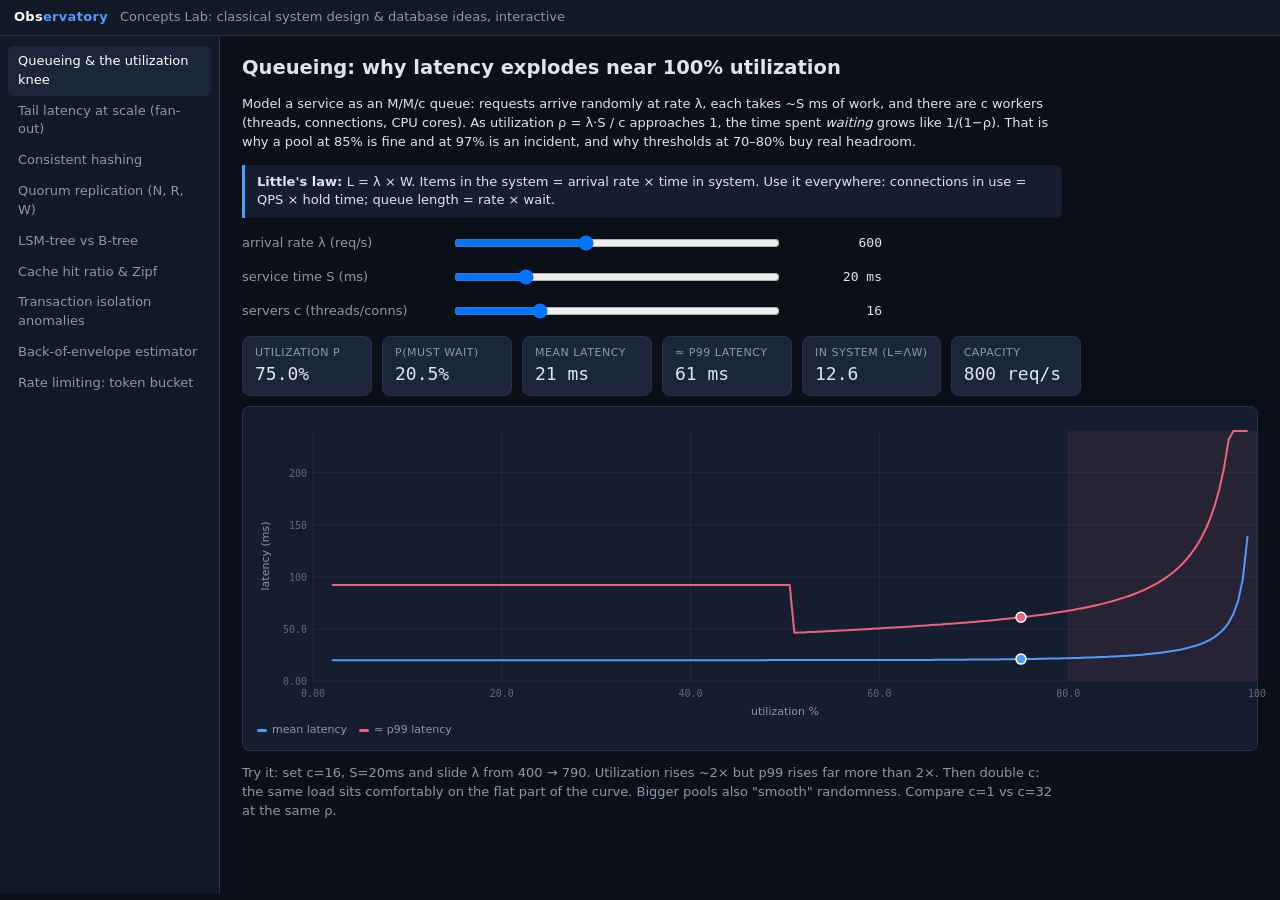
==== lab.html @ 425bccde "Add Concepts Lab, landing page; fix timeline title bug (smoke-tested all scenarios headless) Co-Auth" ====
<!doctype html>
<html lang="en">
<head>
<meta charset="utf-8">
<meta name="viewport" content="width=device-width, initial-scale=1">
<title>Concepts Lab</title>
<link rel="stylesheet" href="assets/css/style.css">
</head>
<body>
<div class="topbar"><a class="brand" href="index.html">Obs<span>ervatory</span></a><span class="muted">Concepts Lab: classical system design &amp; database ideas, interactive</span></div>
<div class="lab-layout">
  <nav class="lab-nav" id="nav"></nav>
  <main class="lab-body" id="body"></main>
</div>
<script src="assets/js/charts.js"></script>
<script src="assets/js/lab.js"></script>
</body>
</html>
---- assets/css/style.css ----
/* Observatory — dark "profiler console" theme shared by every page. */
:root {
  --bg: #0b1018; --bg2: #111826; --panel: #151e2e; --panel2: #1b2638; --line: #263347; --line2: #33435c;
  --text: #dbe4f0; --muted: #8a97ab; --dim: #5d6b80;
  --accent: #4e9cff; --good: #3fcf8e; --warn: #f5a524; --bad: #f2617a; --violet: #a78bfa;
  --mono: ui-monospace, SFMono-Regular, Menlo, Consolas, monospace;
  --sans: system-ui, -apple-system, 'Segoe UI', Roboto, sans-serif;
}
* { box-sizing: border-box; }
html, body { margin: 0; height: 100%; background: var(--bg); color: var(--text); font: 13px/1.45 var(--sans); }
a { color: var(--accent); }
code, .mono { font-family: var(--mono); font-size: 12px; }
h1, h2, h3, h4 { margin: 0 0 .5em; font-weight: 600; }
button, select, input, textarea { font: inherit; color: var(--text); background: var(--panel2); border: 1px solid var(--line2); border-radius: 5px; }
button { cursor: pointer; padding: 4px 10px; }
button:hover { border-color: var(--accent); }
button.primary { background: var(--accent); border-color: var(--accent); color: #fff; }
input, select, textarea { padding: 4px 7px; }
textarea { width: 100%; resize: vertical; font-family: var(--sans); }
input:focus, select:focus, textarea:focus { outline: 1px solid var(--accent); }
.muted { color: var(--muted); } .dim { color: var(--dim); }
.pill { display: inline-block; padding: 1px 8px; border-radius: 999px; font-size: 11px; border: 1px solid var(--line2); color: var(--muted); }
.pill.easy { color: var(--good); border-color: #2a6b52; } .pill.medium { color: var(--warn); border-color: #7a5a1c; } .pill.hard { color: var(--bad); border-color: #7a3040; }

/* ---------- app shell ---------- */
.app { display: grid; grid-template-rows: auto auto 1fr; height: 100vh; }
.topbar { display: flex; align-items: center; gap: 12px; padding: 8px 14px; background: var(--bg2); border-bottom: 1px solid var(--line); flex-wrap: wrap; }
.brand { font-weight: 700; letter-spacing: .3px; color: #fff; text-decoration: none; }
.brand span { color: var(--accent); }
.topbar .grow { flex: 1; }
.range-box { font-family: var(--mono); font-size: 12px; color: var(--muted); }
.range-box b { color: var(--text); font-weight: 500; }
.tabs { display: flex; gap: 2px; padding: 0 10px; background: var(--bg2); border-bottom: 1px solid var(--line); overflow-x: auto; }
.tab { padding: 8px 14px; color: var(--muted); cursor: pointer; border-bottom: 2px solid transparent; white-space: nowrap; user-select: none; }
.tab:hover { color: var(--text); }
.tab.active { color: #fff; border-bottom-color: var(--accent); }
.tab .badge { background: var(--accent); color: #fff; border-radius: 9px; padding: 0 6px; font-size: 10px; margin-left: 4px; }
.main { overflow: hidden; display: flex; min-height: 0; }
.view { flex: 1; overflow: auto; padding: 14px; min-width: 0; }
.sidebar { width: 270px; flex: none; border-right: 1px solid var(--line); overflow: auto; background: var(--bg2); padding: 10px 8px; }
.panel { background: var(--panel); border: 1px solid var(--line); border-radius: 8px; padding: 12px 14px; margin-bottom: 12px; }
.panel h3 { font-size: 13px; text-transform: uppercase; letter-spacing: .6px; color: var(--muted); }
.row { display: flex; gap: 10px; align-items: center; flex-wrap: wrap; }
.grid2 { display: grid; grid-template-columns: repeat(auto-fit, minmax(460px, 1fr)); gap: 12px; }
.toolbar { display: flex; gap: 8px; align-items: center; flex-wrap: wrap; margin-bottom: 10px; }
.toolbar label { color: var(--muted); font-size: 12px; display: flex; gap: 4px; align-items: center; }

/* ---------- brief ---------- */
.alert-card { border-left: 4px solid var(--bad); }
.alert-card .sev { font-family: var(--mono); color: var(--bad); font-weight: 700; }
.brief-text p { margin: .4em 0; }
.brief-text ul { margin: .3em 0 .3em 1.2em; padding: 0; }
.hint { background: var(--panel2); border: 1px dashed var(--line2); padding: 8px 10px; border-radius: 6px; margin-top: 6px; }

/* ---------- charts ---------- */
.chart { background: var(--panel); border: 1px solid var(--line); border-radius: 8px; padding: 8px 10px 6px; position: relative; min-width: 0; }
.chart-head { display: flex; align-items: center; gap: 8px; margin-bottom: 2px; }
.chart-title { font-weight: 600; font-size: 12.5px; white-space: nowrap; overflow: hidden; text-overflow: ellipsis; }
.chart-unit { color: var(--dim); font-family: var(--mono); font-size: 11px; }
.chart-tools { margin-left: auto; display: flex; gap: 4px; align-items: center; }
.btn-icon { padding: 1px 7px; font-size: 11px; background: transparent; border-color: var(--line); color: var(--muted); }
.th-input { width: 82px; padding: 1px 5px; font-size: 11px; background: transparent; border-color: var(--line); }
.chart-plot { position: relative; }
.chart-svg { display: block; user-select: none; }
.chart-svg .grid { stroke: #1f2a3b; stroke-width: 1; }
.chart-svg .tick { fill: var(--dim); font: 10px var(--mono); }
.chart-svg .axis-label { fill: var(--muted); font: 11px var(--sans); }
.chart-svg .line { fill: none; stroke-linejoin: round; }
.chart-svg .cursor { stroke: #c9d4e3; stroke-width: 1; opacity: .55; }
.chart-svg .brush { fill: var(--accent); opacity: .18; }
.chart-svg .th-line { stroke: var(--bad); stroke-dasharray: 5 4; stroke-width: 1.3; }
.chart-svg .th-shade { fill: var(--bad); opacity: .1; }
.chart-info { font-size: 11px; color: var(--warn); font-family: var(--mono); min-height: 0; }
.chart-legend { display: flex; flex-wrap: wrap; gap: 2px 12px; font-size: 11px; margin-top: 3px; }
.lg { display: inline-flex; gap: 5px; align-items: center; cursor: pointer; color: var(--muted); user-select: none; }
.lg i { width: 10px; height: 3px; border-radius: 2px; display: inline-block; }
.lg b { color: var(--text); font-weight: 500; font-family: var(--mono); }
.lg.off { opacity: .35; } .lg.missing { color: var(--bad); }
.chart-tip { position: absolute; top: 6px; display: none; pointer-events: none; z-index: 20; background: rgba(10,15,24,.95); border: 1px solid var(--line2); border-radius: 6px; padding: 6px 8px; font-size: 11px; min-width: 180px; max-width: 260px; }
.chart-tip div { display: flex; gap: 6px; align-items: center; white-space: nowrap; }
.chart-tip i { width: 8px; height: 8px; border-radius: 2px; display: inline-block; flex: none; }
.chart-tip b { margin-left: auto; padding-left: 10px; font-family: var(--mono); font-weight: 500; }
.tip-time { color: var(--muted); font-family: var(--mono); margin-bottom: 3px; }

/* ---------- metric tree ---------- */
.tree-search { width: 100%; margin-bottom: 8px; }
.tree-svc { margin-bottom: 4px; }
.tree-svc > .tree-head { font-weight: 600; padding: 3px 6px; cursor: pointer; border-radius: 4px; display: flex; gap: 6px; align-items: center; }
.tree-svc > .tree-head:hover { background: var(--panel2); }
.tree-item { padding: 2px 6px 2px 18px; cursor: pointer; border-radius: 4px; color: var(--muted); font-family: var(--mono); font-size: 11.5px; display: flex; gap: 6px; }
.tree-item:hover { background: var(--panel2); color: var(--text); }
.tree-item .n { margin-left: auto; color: var(--dim); }
.tree-sub { padding-left: 30px; }
.kind-dot { width: 8px; height: 8px; border-radius: 50%; display: inline-block; }

/* ---------- map ---------- */
.map-wrap { position: relative; background: var(--panel); border: 1px solid var(--line); border-radius: 8px; }
.map-svg text { font-family: var(--sans); }
.map-node rect { stroke-width: 1.5; }
.map-node { cursor: pointer; }
.map-node:hover rect { filter: brightness(1.25); }
.map-edge { stroke: #3a4a63; fill: none; }
.map-edge-label { fill: var(--muted); font: 10px var(--mono); }
.scrubber { width: 100%; }

/* ---------- tables ---------- */
table.tbl { width: 100%; border-collapse: collapse; font-size: 12px; }
.tbl th { text-align: left; color: var(--muted); font-weight: 500; border-bottom: 1px solid var(--line2); padding: 5px 8px; position: sticky; top: 0; background: var(--panel); cursor: pointer; user-select: none; }
.tbl td { border-bottom: 1px solid #1c2636; padding: 4px 8px; font-family: var(--mono); font-size: 11.5px; }
.tbl tr.sel td, .tbl tr:hover td { background: var(--panel2); }
.tbl tr.clickable { cursor: pointer; }
.tbl td.num, .tbl th.num { text-align: right; }
.bar-cell { position: relative; }
.bar-cell .bar { position: absolute; left: 0; top: 3px; bottom: 3px; background: rgba(78,156,255,.18); border-radius: 2px; }
.bar-cell span { position: relative; }
.err { color: var(--bad); } .warnc { color: var(--warn); } .okc { color: var(--good); }

/* ---------- logs ---------- */
.logs { font-family: var(--mono); font-size: 11.5px; }
.logline { display: grid; grid-template-columns: 74px 54px 160px 1fr; gap: 8px; padding: 1px 6px; border-bottom: 1px solid #141c29; }
.logline:hover { background: var(--panel2); }
.logline .lvl-ERROR, .logline .lvl-FATAL { color: var(--bad); } .logline .lvl-WARN { color: var(--warn); } .logline .lvl-INFO { color: var(--muted); } .logline .lvl-DEBUG { color: var(--dim); }
.logline .ent { color: #9fb3d1; overflow: hidden; text-overflow: ellipsis; white-space: nowrap; }
.logline .msg { white-space: pre-wrap; word-break: break-word; }
mark { background: #5b4a12; color: #fff; }

/* ---------- traces ---------- */
.wf { font-size: 11.5px; }
.wf-row { display: grid; grid-template-columns: 300px 1fr; align-items: center; min-height: 20px; border-bottom: 1px solid #141c29; }
.wf-row:hover { background: var(--panel2); }
.wf-name { white-space: nowrap; overflow: hidden; text-overflow: ellipsis; font-family: var(--mono); }
.wf-track { position: relative; height: 16px; }
.wf-bar { position: absolute; top: 2px; height: 12px; border-radius: 2px; min-width: 2px; }
.wf-bar.error { outline: 1.5px solid var(--bad); }
.wf-dur { position: absolute; top: 1px; font: 10px var(--mono); color: var(--muted); white-space: nowrap; }
.split { display: grid; grid-template-columns: minmax(380px, 40%) 1fr; gap: 12px; align-items: start; }
.scroll-box { max-height: 560px; overflow: auto; }

/* ---------- timeline ---------- */
.lane { display: grid; grid-template-columns: 170px 1fr; align-items: center; border-bottom: 1px solid #172031; }
.lane-label { font-family: var(--mono); font-size: 11.5px; color: var(--muted); padding: 4px 6px; overflow: hidden; text-overflow: ellipsis; white-space: nowrap; }

/* ---------- report ---------- */
.pin { display: flex; gap: 8px; align-items: flex-start; padding: 5px 8px; background: var(--panel2); border-radius: 5px; margin-bottom: 4px; font-size: 12px; }
.pin .x { margin-left: auto; cursor: pointer; color: var(--dim); }
.field label { display: block; color: var(--muted); font-size: 12px; margin: 10px 0 3px; }
.toast { position: fixed; bottom: 18px; right: 18px; background: var(--panel2); border: 1px solid var(--accent); padding: 8px 14px; border-radius: 6px; z-index: 99; display: none; }
.modal-bg { position: fixed; inset: 0; background: rgba(0,0,0,.55); z-index: 50; display: flex; align-items: center; justify-content: center; }
.modal { background: var(--panel); border: 1px solid var(--line2); border-radius: 10px; padding: 16px 18px; width: min(720px, 94vw); max-height: 86vh; overflow: auto; }

/* ---------- landing / lab ---------- */
.page { max-width: 1100px; margin: 0 auto; padding: 28px 18px 60px; }
.cards { display: grid; grid-template-columns: repeat(auto-fill, minmax(300px, 1fr)); gap: 12px; }
.card { background: var(--panel); border: 1px solid var(--line); border-radius: 10px; padding: 14px 16px; text-decoration: none; color: var(--text); display: block; }
.card:hover { border-color: var(--accent); }
.card h3 { margin: 0 0 6px; font-size: 15px; }
.card p { margin: 0; color: var(--muted); }
.lab-layout { display: grid; grid-template-columns: 220px 1fr; min-height: calc(100vh - 45px); }
.lab-nav { border-right: 1px solid var(--line); background: var(--bg2); padding: 10px 8px; }
.lab-nav a { display: block; padding: 6px 10px; border-radius: 5px; color: var(--muted); text-decoration: none; }
.lab-nav a.active, .lab-nav a:hover { background: var(--panel2); color: #fff; }
.lab-body { padding: 18px 22px 60px; max-width: 1150px; overflow: auto; }
.lab-body p { max-width: 820px; }
.ctrl { display: grid; grid-template-columns: 200px 1fr 90px; gap: 10px; align-items: center; margin: 4px 0; max-width: 640px; }
.ctrl label { color: var(--muted); } .ctrl output { font-family: var(--mono); text-align: right; }
.stat-row { display: flex; gap: 10px; flex-wrap: wrap; margin: 10px 0; }
.stat { background: var(--panel2); border: 1px solid var(--line); border-radius: 8px; padding: 8px 12px; min-width: 130px; }
.stat .k { font-size: 11px; color: var(--muted); text-transform: uppercase; letter-spacing: .5px; }
.stat .v { font-size: 18px; font-family: var(--mono); }
.callout { border-left: 3px solid var(--accent); background: var(--panel); padding: 8px 12px; border-radius: 0 6px 6px 0; margin: 10px 0; max-width: 820px; }
@media (max-width: 800px) {
  .sidebar { display: none; } .split { grid-template-columns: 1fr; } .lab-layout { grid-template-columns: 1fr; } .lab-nav { display: flex; flex-wrap: wrap; } .grid2 { grid-template-columns: 1fr; }
}
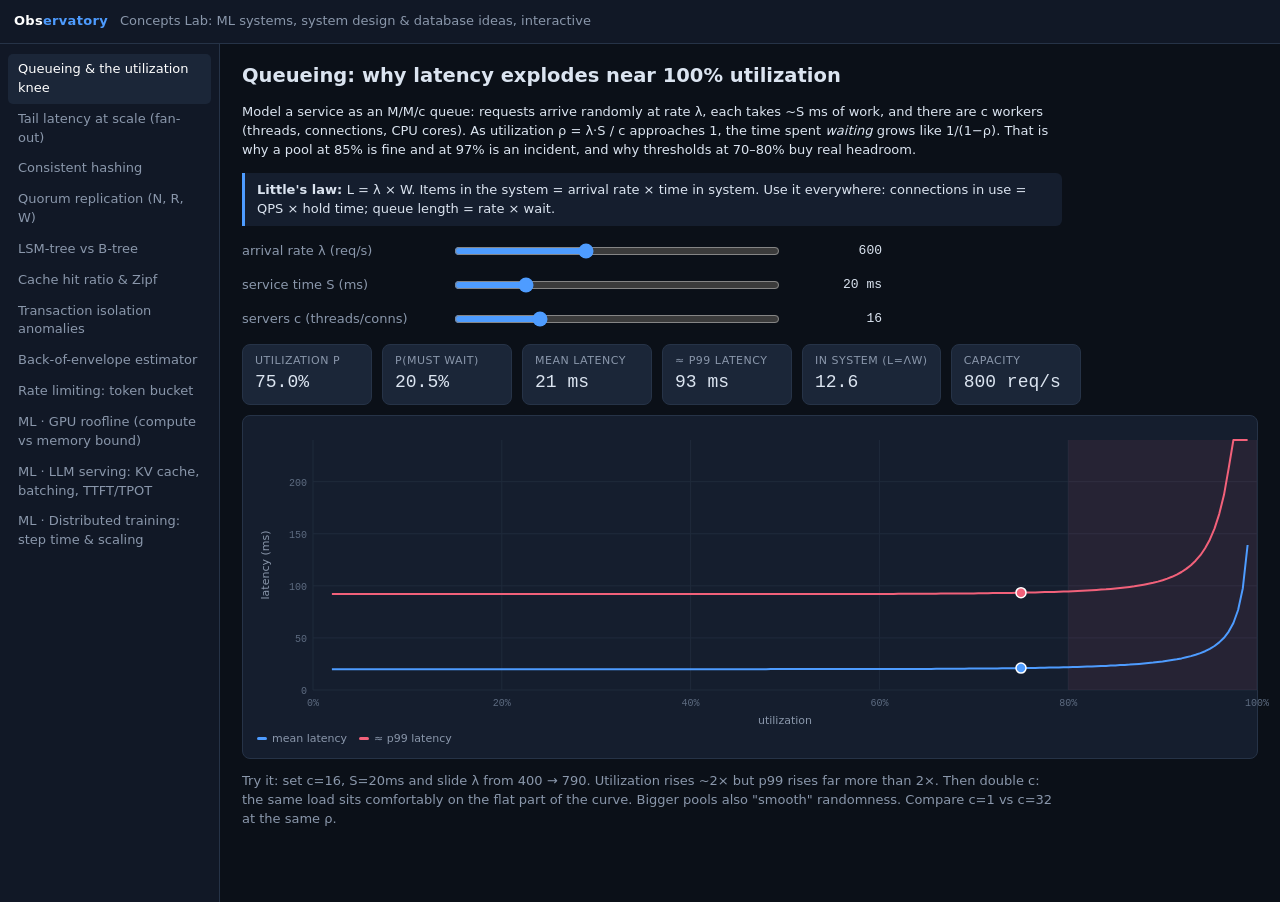
==== commit 27cee489: "ML focus: scenarios 009 (GPU thermal straggler) and 010 (training-serving skew), Lab widgets (roofli" ====
--- a/lab.html
+++ b/lab.html
@@ -7,7 +7,7 @@
 <link rel="stylesheet" href="assets/css/style.css">
 </head>
 <body>
-<div class="topbar"><a class="brand" href="index.html">Obs<span>ervatory</span></a><span class="muted">Concepts Lab: classical system design &amp; database ideas, interactive</span></div>
+<div class="topbar"><a class="brand" href="index.html">Obs<span>ervatory</span></a><span class="muted">Concepts Lab: ML systems, system design &amp; database ideas, interactive</span></div>
 <div class="lab-layout">
   <nav class="lab-nav" id="nav"></nav>
   <main class="lab-body" id="body"></main>
--- a/assets/css/style.css
+++ b/assets/css/style.css
@@ -1,5 +1,6 @@
 /* Observatory — dark "profiler console" theme shared by every page. */
 :root {
+  color-scheme: dark; accent-color: #4e9cff;
   --bg: #0b1018; --bg2: #111826; --panel: #151e2e; --panel2: #1b2638; --line: #263347; --line2: #33435c;
   --text: #dbe4f0; --muted: #8a97ab; --dim: #5d6b80;
   --accent: #4e9cff; --good: #3fcf8e; --warn: #f5a524; --bad: #f2617a; --violet: #a78bfa;
@@ -39,7 +40,9 @@
 .view { flex: 1; overflow: auto; padding: 14px; min-width: 0; }
 .sidebar { width: 270px; flex: none; border-right: 1px solid var(--line); overflow: auto; background: var(--bg2); padding: 10px 8px; }
 .panel { background: var(--panel); border: 1px solid var(--line); border-radius: 8px; padding: 12px 14px; margin-bottom: 12px; }
-.panel h3 { font-size: 13px; text-transform: uppercase; letter-spacing: .6px; color: var(--muted); }
+.panel h3 { font-size: 11px; text-transform: uppercase; letter-spacing: .08em; color: var(--muted); }
+.section-title { font-size: 14px; font-weight: 600; color: var(--text); margin: 0 0 6px; }
+.section-title .muted { font-weight: 400; font-size: 12px; }
 .row { display: flex; gap: 10px; align-items: center; flex-wrap: wrap; }
 .grid2 { display: grid; grid-template-columns: repeat(auto-fit, minmax(460px, 1fr)); gap: 12px; }
 .toolbar { display: flex; gap: 8px; align-items: center; flex-wrap: wrap; margin-bottom: 10px; }
@@ -74,7 +77,9 @@
 .chart-legend { display: flex; flex-wrap: wrap; gap: 2px 12px; font-size: 11px; margin-top: 3px; }
 .lg { display: inline-flex; gap: 5px; align-items: center; cursor: pointer; color: var(--muted); user-select: none; }
 .lg i { width: 10px; height: 3px; border-radius: 2px; display: inline-block; }
-.lg b { color: var(--text); font-weight: 500; font-family: var(--mono); }
+.lg b { color: var(--text); font-weight: 500; font-family: var(--mono); display: inline-block; min-width: 7ch; }
+.chart-legend { max-height: 34px; overflow: hidden; }
+.chart:hover .chart-legend { max-height: none; }
 .lg.off { opacity: .35; } .lg.missing { color: var(--bad); }
 .chart-tip { position: absolute; top: 6px; display: none; pointer-events: none; z-index: 20; background: rgba(10,15,24,.95); border: 1px solid var(--line2); border-radius: 6px; padding: 6px 8px; font-size: 11px; min-width: 180px; max-width: 260px; }
 .chart-tip div { display: flex; gap: 6px; align-items: center; white-space: nowrap; }
@@ -144,7 +149,7 @@
 .pin { display: flex; gap: 8px; align-items: flex-start; padding: 5px 8px; background: var(--panel2); border-radius: 5px; margin-bottom: 4px; font-size: 12px; }
 .pin .x { margin-left: auto; cursor: pointer; color: var(--dim); }
 .field label { display: block; color: var(--muted); font-size: 12px; margin: 10px 0 3px; }
-.toast { position: fixed; bottom: 18px; right: 18px; background: var(--panel2); border: 1px solid var(--accent); padding: 8px 14px; border-radius: 6px; z-index: 99; display: none; }
+.toast { position: fixed; bottom: 24px; left: 50%; transform: translateX(-50%); box-shadow: 0 6px 24px rgba(0,0,0,.4); background: var(--panel2); border: 1px solid var(--accent); padding: 8px 14px; border-radius: 6px; z-index: 99; display: none; }
 .modal-bg { position: fixed; inset: 0; background: rgba(0,0,0,.55); z-index: 50; display: flex; align-items: center; justify-content: center; }
 .modal { background: var(--panel); border: 1px solid var(--line2); border-radius: 10px; padding: 16px 18px; width: min(720px, 94vw); max-height: 86vh; overflow: auto; }
 
@@ -171,3 +176,98 @@
 @media (max-width: 800px) {
   .sidebar { display: none; } .split { grid-template-columns: 1fr; } .lab-layout { grid-template-columns: 1fr; } .lab-nav { display: flex; flex-wrap: wrap; } .grid2 { grid-template-columns: 1fr; }
 }
+
+/* ---------- review fixes: header, tabs, controls ---------- */
+.app { grid-template-rows: auto auto 1fr; }
+.topbar { flex-wrap: nowrap; min-height: 44px; padding: 6px 14px; }
+.topbar select { max-width: 280px; }
+.topbar .scen-title { white-space: nowrap; overflow: hidden; text-overflow: ellipsis; min-width: 0; }
+.tabs { align-items: center; }
+.tab { background: none; border: none; border-bottom: 2px solid transparent; border-radius: 0; font: inherit; }
+.tab:focus-visible { outline: 1px solid var(--accent); outline-offset: -3px; }
+.tab .key { font: 10px var(--mono); color: var(--dim); margin-left: 5px; }
+.timectl { margin-left: auto; display: flex; align-items: center; gap: 6px; padding: 4px 0; flex: none; }
+.timepill { font: 12px var(--mono); color: var(--muted); border: 1px solid var(--line2); border-radius: 6px; padding: 3px 9px; background: var(--panel); white-space: nowrap; }
+.timepill b { color: var(--text); font-weight: 500; }
+.timepill.zoomed { border-color: var(--accent); }
+.cursor-box { font: 12px var(--mono); color: var(--muted); min-width: 15ch; text-align: right; }
+.cursor-box b { color: var(--text); font-weight: 500; }
+kbd { font: 11px var(--mono); padding: 1px 5px; border: 1px solid var(--line2); border-bottom-width: 2px; border-radius: 4px; background: var(--panel2); color: var(--text); }
+input[type=range] { accent-color: var(--accent); }
+button.danger { color: var(--bad); border-color: #7a3040; background: transparent; }
+button.danger:hover { border-color: var(--bad); }
+.btn-icon.on { color: var(--accent); border-color: var(--accent); }
+.btn-icon svg { vertical-align: -1px; }
+.chart .chart-tools { opacity: .3; transition: opacity .15s; }
+.chart:hover .chart-tools, .chart.has-th .chart-tools { opacity: 1; }
+.chart .th-input { width: 86px; }
+.plot-hint { fill: var(--dim); font: 10px var(--sans); opacity: 0; transition: opacity .2s; pointer-events: none; }
+.chart:hover .plot-hint { opacity: .8; }
+.tip-evt { font-family: var(--mono); font-weight: 600; }
+.tip-evt-msg { white-space: normal !important; color: var(--text); margin-bottom: 4px; max-width: 250px; }
+.chart-tip { max-width: 290px; }
+.evt-legend { display: inline-flex; gap: 10px; align-items: center; font-size: 11px; color: var(--muted); }
+.evt-legend span { display: inline-flex; gap: 4px; align-items: center; }
+.evt-legend i { display: inline-block; width: 12px; border-top: 2px dashed; }
+.flash { animation: flash 1s ease-out; }
+@keyframes flash { from { box-shadow: 0 0 0 2px var(--accent); } to { box-shadow: 0 0 0 0 transparent; } }
+
+/* tab intro strip */
+.tab-intro { display: flex; gap: 10px; align-items: center; background: linear-gradient(90deg, rgba(78,156,255,.12), transparent 70%); border: 1px solid #23406b; border-radius: 8px; padding: 7px 12px; margin-bottom: 12px; font-size: 12.5px; }
+.tab-intro b { color: #fff; }
+.tab-intro .x { margin-left: auto; cursor: pointer; color: var(--dim); padding: 0 4px; }
+
+/* alert card */
+.alert-card { background: linear-gradient(90deg, rgba(242,97,122,.14), var(--panel) 60%); }
+.alert-card .sev { background: var(--bad); color: #fff; padding: 2px 8px; border-radius: 4px; font-size: 12px; }
+.firing { display: inline-block; width: 8px; height: 8px; border-radius: 50%; background: var(--bad); box-shadow: 0 0 0 0 rgba(242,97,122,.7); animation: pulse 1.6s infinite; }
+@keyframes pulse { 70% { box-shadow: 0 0 0 8px rgba(242,97,122,0); } 100% { box-shadow: 0 0 0 0 rgba(242,97,122,0); } }
+.cta-row { display: flex; gap: 10px; align-items: center; flex-wrap: wrap; margin-top: 10px; }
+
+/* heatmap */
+.heat-legend { display: flex; align-items: center; gap: 8px; font: 11px var(--mono); color: var(--muted); margin-top: 6px; }
+.heat-legend i { display: inline-block; width: 180px; height: 9px; border-radius: 3px; }
+.narrow { max-width: 900px; }
+
+/* map */
+.map-layout { display: grid; grid-template-columns: 1fr; gap: 12px; align-items: start; }
+.map-layout.open { grid-template-columns: minmax(0,1fr) 440px; }
+.map-drawer { position: sticky; top: 0; max-height: calc(100vh - 140px); overflow: auto; }
+.map-edge-label { paint-order: stroke; stroke: var(--panel); stroke-width: 4px; }
+.map-legend { display: flex; gap: 12px; font-size: 11px; color: var(--muted); align-items: center; }
+.map-legend i { display: inline-block; width: 10px; height: 10px; border-radius: 3px; margin-right: 4px; vertical-align: -1px; }
+.scrub-wrap { position: relative; padding-top: 8px; }
+.scrub-tick { position: absolute; top: 0; width: 2px; height: 8px; border-radius: 1px; }
+
+/* traces */
+.split > .panel:last-child { position: sticky; top: 0; }
+.trace-title { font-size: 13px; font-weight: 600; }
+.wf-ruler { display: grid; grid-template-columns: 300px 1fr; font: 10px var(--mono); color: var(--dim); border-bottom: 1px solid var(--line2); padding-bottom: 2px; }
+.wf-ruler > div:last-child { position: relative; height: 14px; }
+.wf-ruler span { position: absolute; transform: translateX(-50%); }
+.wf-ruler span:last-child { transform: translateX(-100%); }
+.wf-row.sel { background: var(--panel2); box-shadow: inset 2px 0 var(--accent); }
+.wf-bar.error { outline: none; background-image: repeating-linear-gradient(45deg, rgba(242,97,122,.95) 0 4px, rgba(122,48,64,.95) 4px 8px) !important; }
+.wf-dur.inside { color: #0b1018; font-weight: 600; transform: translateX(-100%); padding-right: 4px; }
+.stat.sm { min-width: 104px; padding: 6px 10px; } .stat.sm .v { font-size: 16px; }
+
+/* logs */
+.logline { grid-template-columns: 74px 54px 160px 1fr 34px; }
+.logline .pinbtn { opacity: 0; cursor: pointer; color: var(--muted); text-align: right; }
+.logline:hover .pinbtn { opacity: 1; }
+.tpl-tok { color: var(--dim); }
+
+/* report */
+.report-bar { position: sticky; bottom: 0; background: var(--bg2); border-top: 1px solid var(--line); padding: 10px 14px; margin: 12px -14px -14px; display: flex; gap: 10px; align-items: center; }
+.field label .dot { display: inline-block; width: 7px; height: 7px; border-radius: 50%; background: var(--line2); margin-right: 6px; }
+.field label .dot.done { background: var(--good); }
+.pin .x { font-size: 14px; padding: 2px 8px; }
+
+/* landing cards */
+.card.featured { border-color: var(--accent); background: linear-gradient(160deg, rgba(78,156,255,.12), var(--panel) 50%); }
+.card .alert-line { font: 12px var(--mono); color: #f59aab; margin: 4px 0 6px; }
+.card .go { color: var(--accent); font-size: 12px; margin-top: 8px; display: block; }
+
+.wf-dur.before { transform: translateX(-100%); padding-right: 5px; }
+.wf-ruler span { white-space: nowrap; }
+.topbar select { max-width: 340px; }
